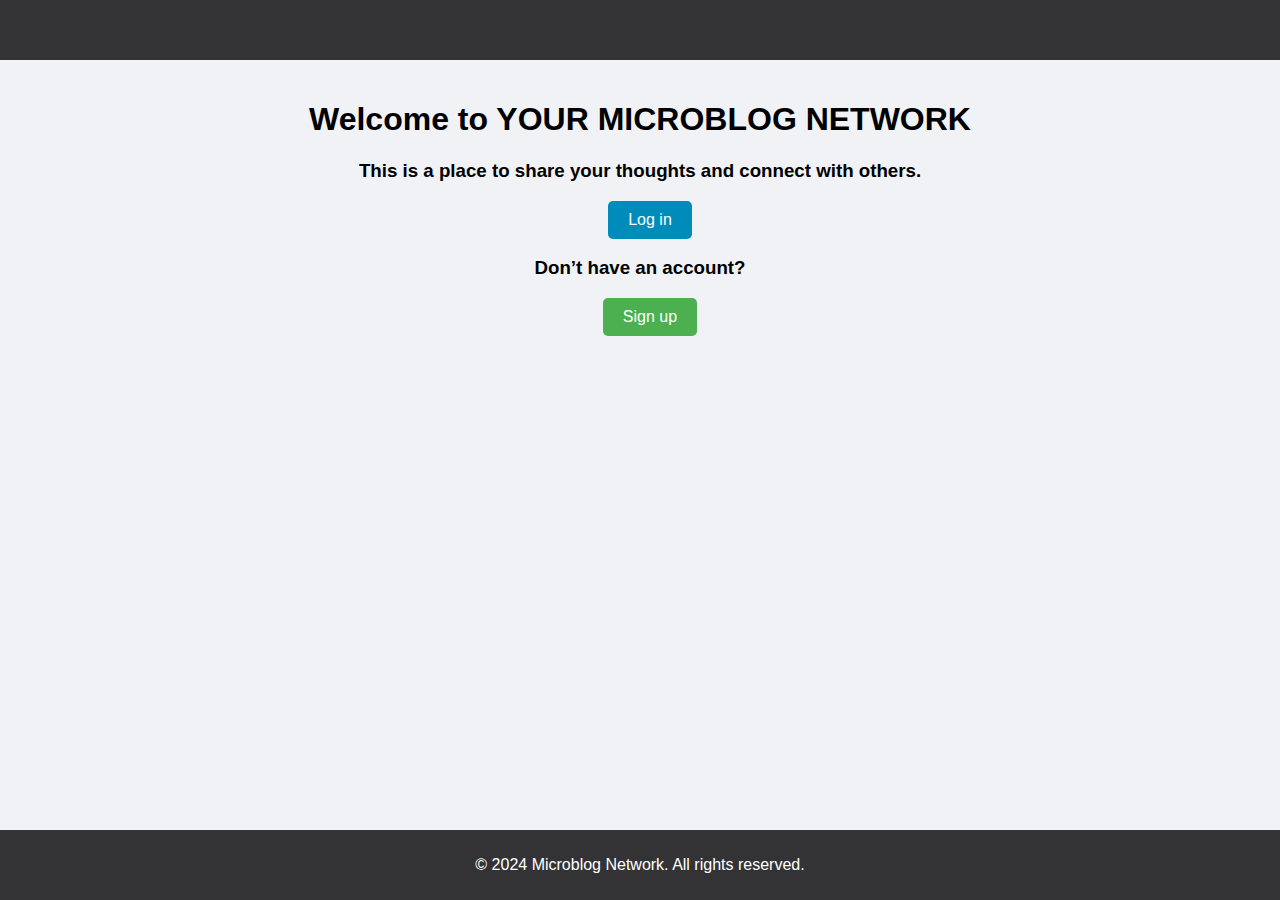
==== microblog/index.html @ 5775ac01 "cp3" ====
<!DOCTYPE html>
<html lang="en">
  <head>
    <meta charset="UTF-8" />
    <meta http-equiv="X-UA-Compatible" content="IE=edge" />
    <meta name="viewport" content="width=device-width, initial-scale=1.0" />

    <!-- Global CSS (CSS rules you want applied to all pages) -->
    <link rel="stylesheet" href="global.css" />

    <!-- Page-specific CSS -->
    <link rel="stylesheet" href="index.css" />

    <title>Login to the Microblog Network!</title>
  </head>
  <body>
    <header>
      <nav>
        <span id="greetingSpan">Welcome </span>
      </nav>
    </header>

    <main>
      <h1>Welcome to YOUR MICROBLOG NETWORK</h1>
      <h3>This is a place to share your thoughts and connect with others.</h3>
      <div class="container mt-5">
        <a href="../microblog/account/login.html" id="login">Log in</a>
      </div>

      <h3>Don’t have an account?</h3>
      <div class="container mt-5">
        <a href="account/register.html" id="registerLink">Sign up</a>
      </div>
    </main>

    <footer>
      <p>&copy; 2024 Microblog Network. All rights reserved.</p>
    </footer>

    <script src="account/auth.js"></script>
    <script>
      const loginLink = document.querySelector("#loginLink");
      const greetingSpan = document.querySelector("#greetingSpan");
      if (isLoggedIn() == true) {
        loginLink.style.display = "none";
      } else {
        greetingSpan.style.display = "none";
      }
    </script>
    <!-- Page-specific code -->

    <script src="index.js"></script>
  </body>
</html>
---- microblog/global.css ----
/* Global CSS for all pages */

* {
    /* Sizing helper: See Workbook 1b, page 2-33. */
    box-sizing: border-box;

    /* 
       Vizualization helper: While styling or debugging your HTML & CSS, 
       uncomment the rule below to see all the boxes on your page more
       clearly! (Remove this outline before submitting: users won't 
       want to see it!)
    */
    /* outline: 1px dotted red; */
}

:root {
    font-size: 1rem;
}
---- microblog/index.css ----
#login {
    background-color: #008CBA; /* Blue background */
    color: white; /* White text */
    padding: 10px 20px; /* Some padding */
    text-align: center; /* Centered text */
    text-decoration: none; /* Remove underline */
    display: inline-block; /* Get it to display like a box */
    border-radius: 5px; /* Rounded corners */
    margin-left: 20px; /* Space between login and register links */
  }
  
  #login:hover {
    background-color: #007B9E; /* Darker blue on hover */
  }
  
  #registerLink {
    background-color: #4CAF50; /* Green background */
    color: white; /* White text */
    padding: 10px 20px; /* Some padding */
    text-align: center; /* Centered text */
    text-decoration: none; /* Remove underline */
    display: inline-block; /* Get it to display like a box */
    border-radius: 5px; /* Rounded corners */
    margin-left: 20px; /* Space between login and register links */
  }

  #registerLink:hover {
    background-color: #45a049;
  }

  body {
    font-family: Arial, sans-serif;
    margin: 0;
    padding: 0;
    background-color: #f0f2f5;
  }
  
  header {
    background-color: #333335;
    color: white;
    padding: 30px;
    display: flex;
    justify-content: space-between;
    align-items: center;
  }
  
  header nav {
    display: flex;
    align-items: center;
  }
  
  header nav a {
    color: white;
    margin-left: 20px;
    text-decoration: none;
  }
  
  main {
    padding: 20px;
    text-align: center;
  }

  footer {
    background-color: #333335;
    color: white;
    text-align: center;
    padding: 10px;
    position: fixed;
    width: 100%;
    bottom: 0;
  }
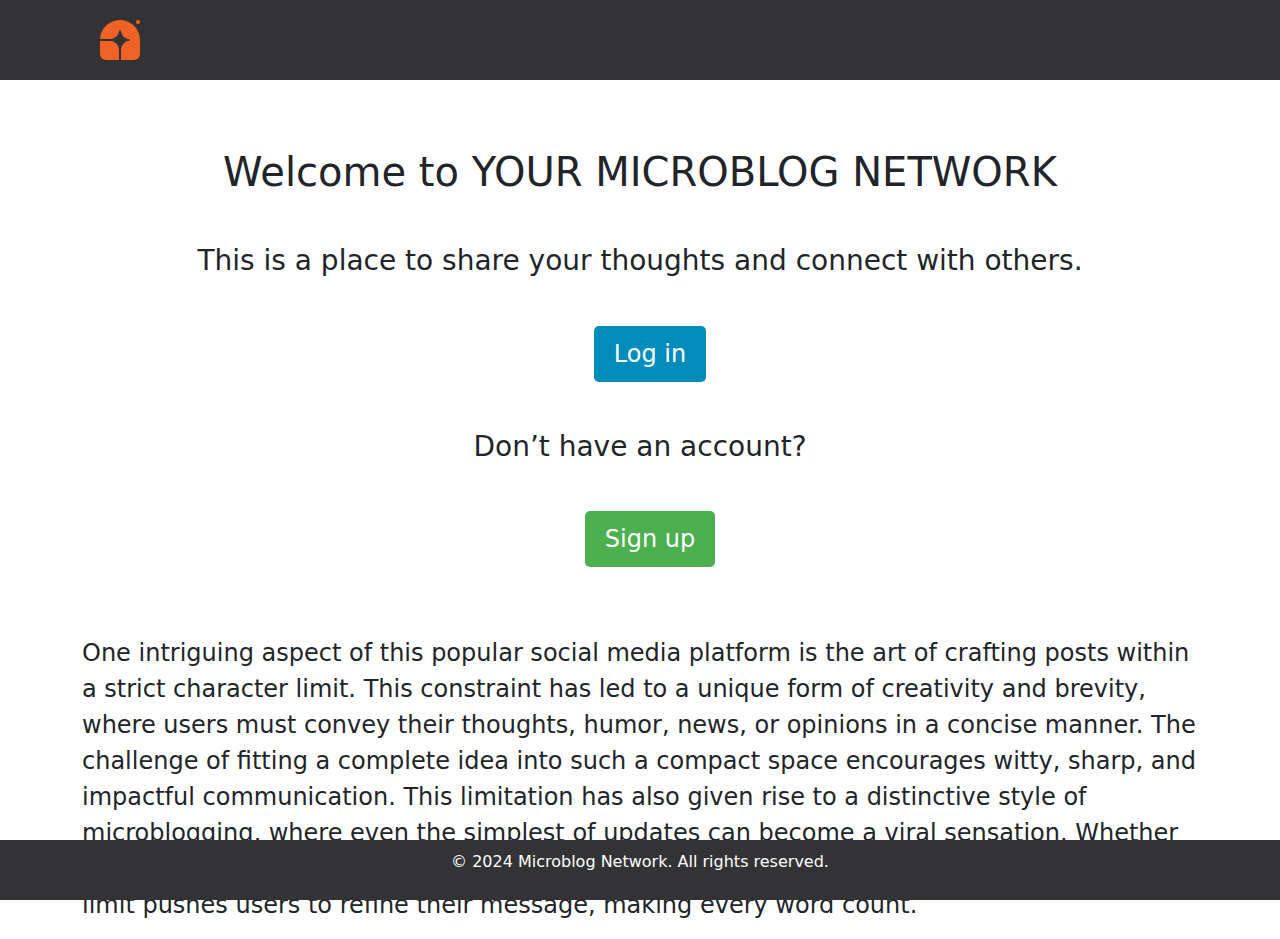
==== commit d41e9a60: "almostDone" ====
--- a/microblog/index.html
+++ b/microblog/index.html
@@ -10,28 +10,72 @@
 
     <!-- Page-specific CSS -->
     <link rel="stylesheet" href="index.css" />
+    <link
+    href="https://cdn.jsdelivr.net/npm/bootstrap@5.3.3/dist/css/bootstrap.min.css"
+    rel="stylesheet"
+    integrity="sha384-QWTKZyjpPEjISv5WaRU9OFeRpok6YctnYmDr5pNlyT2bRjXh0JMhjY6hW+ALEwIH"
+    crossorigin="anonymous"
+  />
 
     <title>Login to the Microblog Network!</title>
   </head>
   <body>
     <header>
       <nav>
-        <span id="greetingSpan">Welcome </span>
+        <div id="logo">
+          <svg
+            xmlns="http://www.w3.org/2000/svg"
+            width="40"
+            height="40"
+            fill="none"
+            viewBox="0 0 40 40"
+          >
+            <path
+              fill="#F06225"
+              d="M20 0c11.046 0 20 8.954 20 20v14a6 6 0 0 1-6 6H21v-8.774c0-2.002.122-4.076 1.172-5.78a10 10 0 0 1 6.904-4.627l.383-.062a.8.8 0 0 0 0-1.514l-.383-.062a10 10 0 0 1-8.257-8.257l-.062-.383a.8.8 0 0 0-1.514 0l-.062.383a9.999 9.999 0 0 1-4.627 6.904C12.85 18.878 10.776 19 8.774 19H.024C.547 8.419 9.29 0 20 0Z"
+            ></path>
+            <path
+              fill="#F06225"
+              d="M0 21h8.774c2.002 0 4.076.122 5.78 1.172a10.02 10.02 0 0 1 3.274 3.274C18.878 27.15 19 29.224 19 31.226V40H6a6 6 0 0 1-6-6V21ZM40 2a2 2 0 1 1-4 0 2 2 0 0 1 4 0Z"
+            ></path>
+          </svg>
+        </div>
       </nav>
     </header>
 
     <main>
-      <h1>Welcome to YOUR MICROBLOG NETWORK</h1>
-      <h3>This is a place to share your thoughts and connect with others.</h3>
-      <div class="container mt-5">
-        <a href="../microblog/account/login.html" id="login">Log in</a>
+      <div class="mt-5">
+        <h1 style="margin-bottom: 3rem;">Welcome to YOUR MICROBLOG NETWORK</h1>
+        <h3>This is a place to share your thoughts and connect with others.</h3>
       </div>
 
+      <div class="container mt-5">
+        <a href="../microblog/account/login.html" style="font-size: 1.5rem;" id="login">Log in</a>
+      </div>
+     <div class="mt-5"> 
       <h3>Don’t have an account?</h3>
+     </div>
+      
       <div class="container mt-5">
-        <a href="account/register.html" id="registerLink">Sign up</a>
+        <a href="account/register.html" id="registerLink" style="font-size: 1.5rem;">Sign up</a>
       </div>
     </main>
+
+    <div class="container mt-5">
+      <p style="font-size: 1.5rem">
+        One intriguing aspect of this popular social media platform is the art
+        of crafting posts within a strict character limit. This constraint has
+        led to a unique form of creativity and brevity, where users must convey
+        their thoughts, humor, news, or opinions in a concise manner. The
+        challenge of fitting a complete idea into such a compact space
+        encourages witty, sharp, and impactful communication. This limitation
+        has also given rise to a distinctive style of microblogging, where even
+        the simplest of updates can become a viral sensation. Whether it’s a
+        clever joke, a poignant quote, or a breaking news headline, the
+        platform's character limit pushes users to refine their message, making
+        every word count.
+      </p>
+    </div>
 
     <footer>
       <p>&copy; 2024 Microblog Network. All rights reserved.</p>
--- a/microblog/index.css
+++ b/microblog/index.css
@@ -1,28 +1,28 @@
 
   #login {
-    background-color: #008CBA; /* Blue background */
-    color: white; /* White text */
-    padding: 10px 20px; /* Some padding */
-    text-align: center; /* Centered text */
-    text-decoration: none; /* Remove underline */
-    display: inline-block; /* Get it to display like a box */
-    border-radius: 5px; /* Rounded corners */
-    margin-left: 20px; /* Space between login and register links */
+    background-color: #008CBA; 
+    color: white;
+    padding: 10px 20px; 
+    text-align: center; 
+    text-decoration: none; 
+    display: inline-block; 
+    border-radius: 5px; 
+    margin-left: 20px; 
   }
   
   #login:hover {
-    background-color: #007B9E; /* Darker blue on hover */
+    background-color: #007B9E; 
   }
   
   #registerLink {
-    background-color: #4CAF50; /* Green background */
-    color: white; /* White text */
-    padding: 10px 20px; /* Some padding */
-    text-align: center; /* Centered text */
-    text-decoration: none; /* Remove underline */
-    display: inline-block; /* Get it to display like a box */
-    border-radius: 5px; /* Rounded corners */
-    margin-left: 20px; /* Space between login and register links */
+    background-color: #4CAF50; 
+    color: white; 
+    padding: 10px 20px; 
+    text-align: center; 
+    text-decoration: none; 
+    display: inline-block; 
+    border-radius: 5px;
+    margin-left: 20px; 
   }
 
   #registerLink:hover {
@@ -39,7 +39,7 @@
   header {
     background-color: #333335;
     color: white;
-    padding: 30px;
+    padding: 20px;
     display: flex;
     justify-content: space-between;
     align-items: center;
@@ -70,4 +70,6 @@
     width: 100%;
     bottom: 0;
   }
- +#logo {
+  padding-left: 5rem;
+}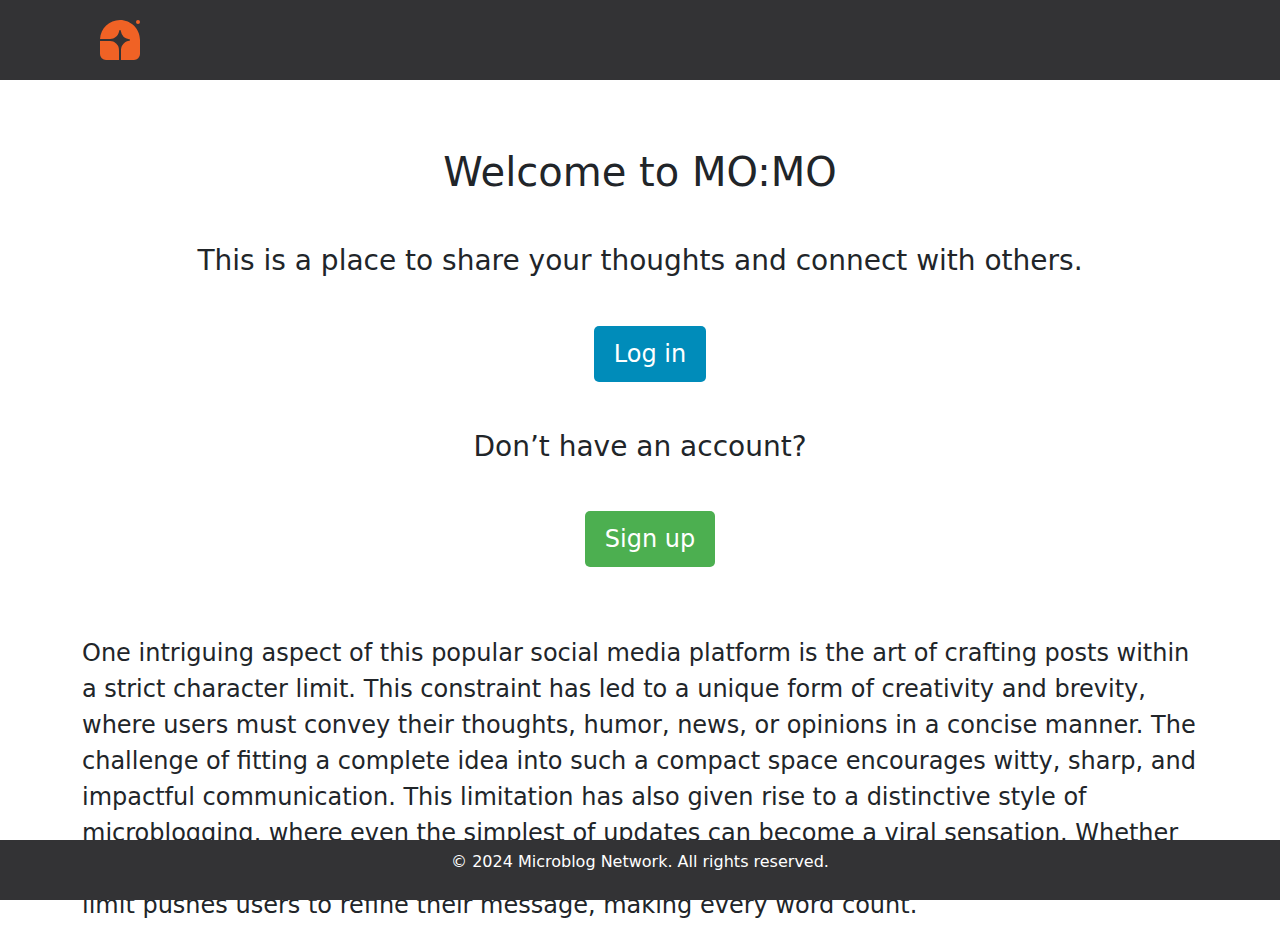
==== commit 9221ff13: "A" ====
--- a/microblog/index.html
+++ b/microblog/index.html
@@ -5,17 +5,17 @@
     <meta http-equiv="X-UA-Compatible" content="IE=edge" />
     <meta name="viewport" content="width=device-width, initial-scale=1.0" />
 
-    <!-- Global CSS (CSS rules you want applied to all pages) -->
-    <link rel="stylesheet" href="global.css" />
+    <!-- Global CSS (CSS rules you want applied to all pages)
+    <link rel="stylesheet" href="global.css" /> -->
 
     <!-- Page-specific CSS -->
     <link rel="stylesheet" href="index.css" />
     <link
-    href="https://cdn.jsdelivr.net/npm/bootstrap@5.3.3/dist/css/bootstrap.min.css"
-    rel="stylesheet"
-    integrity="sha384-QWTKZyjpPEjISv5WaRU9OFeRpok6YctnYmDr5pNlyT2bRjXh0JMhjY6hW+ALEwIH"
-    crossorigin="anonymous"
-  />
+      href="https://cdn.jsdelivr.net/npm/bootstrap@5.3.3/dist/css/bootstrap.min.css"
+      rel="stylesheet"
+      integrity="sha384-QWTKZyjpPEjISv5WaRU9OFeRpok6YctnYmDr5pNlyT2bRjXh0JMhjY6hW+ALEwIH"
+      crossorigin="anonymous"
+    />
 
     <title>Login to the Microblog Network!</title>
   </head>
@@ -45,19 +45,29 @@
 
     <main>
       <div class="mt-5">
-        <h1 style="margin-bottom: 3rem;">Welcome to YOUR MICROBLOG NETWORK</h1>
+        <h1 style="margin-bottom: 3rem">Welcome to MO:MO</h1>
         <h3>This is a place to share your thoughts and connect with others.</h3>
       </div>
 
       <div class="container mt-5">
-        <a href="../microblog/account/login.html" style="font-size: 1.5rem;" id="login">Log in</a>
+        <a
+          href="../microblog/account/login.html"
+          style="font-size: 1.5rem"
+          id="login"
+          >Log in</a
+        >
       </div>
-     <div class="mt-5"> 
-      <h3>Don’t have an account?</h3>
-     </div>
-      
+      <div class="mt-5">
+        <h3>Don’t have an account?</h3>
+      </div>
+
       <div class="container mt-5">
-        <a href="account/register.html" id="registerLink" style="font-size: 1.5rem;">Sign up</a>
+        <a
+          href="account/register.html"
+          id="registerLink"
+          style="font-size: 1.5rem"
+          >Sign up</a
+        >
       </div>
     </main>
 
@@ -92,7 +102,11 @@
       }
     </script>
     <!-- Page-specific code -->
-
+    <script
+      src="https://cdn.jsdelivr.net/npm/bootstrap@5.3.3/dist/js/bootstrap.bundle.min.js"
+      integrity="sha384-ZMP7rVo3mIykV+2+9J3UJ46jBk0WLaUAdn689aCwoqbBJiSnjAK/l8WvCWPIPm49"
+      crossorigin="anonymous"
+    ></script>
     <script src="index.js"></script>
   </body>
 </html>
